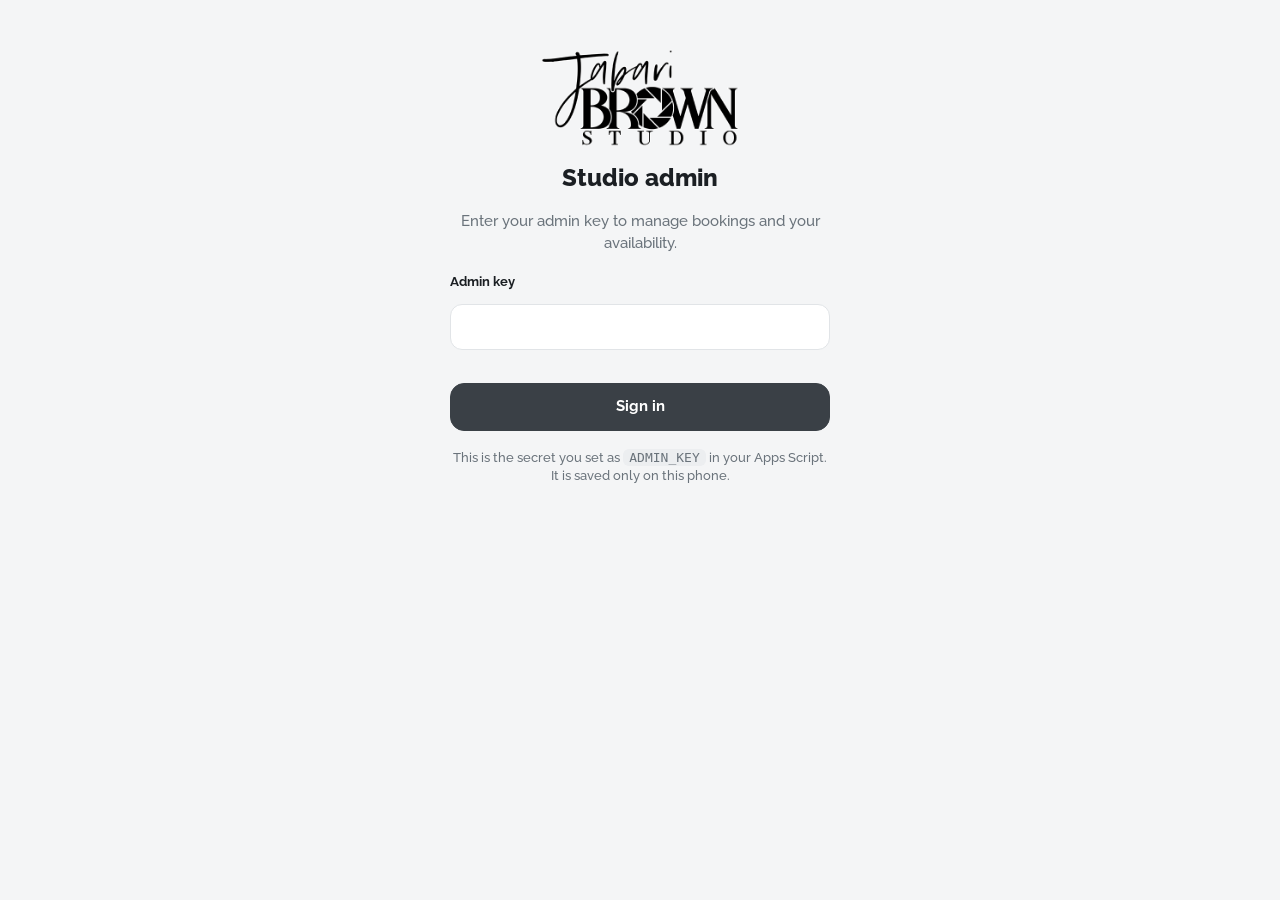
==== admin/index.html @ 1c0caa70 "Add installable admin app and admin API for managing bookings, availability and settings Co-Authored" ====
<!doctype html>
<html lang="en">
<head>
  <meta charset="utf-8">
  <meta name="viewport" content="width=device-width, initial-scale=1, viewport-fit=cover">
  <title>Studio Admin</title>
  <meta name="robots" content="noindex">
  <meta name="theme-color" content="#3a4046">
  <link rel="manifest" href="manifest.webmanifest">
  <link rel="icon" href="icon-192.png">
  <link rel="apple-touch-icon" href="icon-192.png">
  <link rel="preconnect" href="https://fonts.googleapis.com">
  <link rel="preconnect" href="https://fonts.gstatic.com" crossorigin>
  <link href="https://fonts.googleapis.com/css2?family=Raleway:wght@400;500;600;700;800&display=swap" rel="stylesheet">
  <link rel="stylesheet" href="admin.css">
</head>
<body>

<section id="login" class="login" hidden>
  <img class="login-logo" src="../images/logo.png" alt="Jabari Brown Studio">
  <h1>Studio admin</h1>
  <p class="muted">Enter your admin key to manage bookings and your availability.</p>
  <form id="login-form" autocomplete="off">
    <label for="key">Admin key</label>
    <input id="key" type="password" autocomplete="current-password" autocapitalize="none" spellcheck="false" required>
    <p id="login-err" class="err" role="alert"></p>
    <button class="btn primary block" type="submit" id="login-btn">Sign in</button>
  </form>
  <p class="muted small">This is the secret you set as <code>ADMIN_KEY</code> in your Apps Script. It is saved only on this phone.</p>
</section>

<div id="app" hidden>
  <header class="top">
    <img class="logo" src="../images/logo.png" alt="Jabari Brown Studio">
    <div class="top-actions">
      <button class="icon-btn" id="refresh" type="button" aria-label="Refresh"><svg viewBox="0 0 24 24"><path d="M20 12a8 8 0 1 1-2.34-5.66M20 4v5h-5"/></svg></button>
      <button class="icon-btn" id="signout" type="button" aria-label="Sign out"><svg viewBox="0 0 24 24"><path d="M9 4H5v16h4M16 8l4 4-4 4M20 12H9"/></svg></button>
    </div>
  </header>

  <main>
    <section id="tab-bookings">
      <div class="seg" id="filters" role="tablist">
        <button type="button" data-f="upcoming" class="on">Upcoming</button>
        <button type="button" data-f="pending">Pending <span class="badge" id="pend-count" hidden></span></button>
        <button type="button" data-f="past">Past</button>
        <button type="button" data-f="cancelled">Cancelled</button>
      </div>
      <div id="list" class="list"></div>
    </section>

    <section id="tab-hours" hidden>
      <h2>Weekly hours</h2>
      <p class="muted">The times clients can book. Add a second period for a lunch break.</p>
      <div id="week" class="card"></div>
      <button class="btn primary block" id="save-hours" type="button" disabled>Save weekly hours</button>

      <h2>Days off and blocked time</h2>
      <p class="muted">Leave From and To empty to block the whole day.</p>
      <form id="off-form" class="card grid2">
        <label>Date<input type="date" id="off-date" required></label>
        <label>Through <span class="muted">(optional)</span><input type="date" id="off-thru"></label>
        <label>From <span class="muted">(optional)</span><input type="time" id="off-from"></label>
        <label>To <span class="muted">(optional)</span><input type="time" id="off-to"></label>
        <label class="span2">Note <span class="muted">(optional)</span><input type="text" id="off-note" maxlength="100" placeholder="Holiday, wedding, travel"></label>
        <button class="btn block span2" type="submit" id="off-add">Block this time</button>
      </form>
      <ul id="off-list" class="offlist"></ul>
    </section>

    <section id="tab-settings" hidden>
      <h2>Booking settings</h2>
      <form id="set-form" class="card">
        <label>Time between start times (minutes)<input type="number" inputmode="numeric" id="s-interval" min="5" max="240" step="5"></label>
        <p class="hint">30 offers 9:00, 9:30, 10:00.</p>
        <label>Buffer between sessions (minutes)<input type="number" inputmode="numeric" id="s-buffer" min="0" max="480" step="5"></label>
        <p class="hint">Gap kept before and after every booking, for travel or setup.</p>
        <label>Minimum notice (hours)<input type="number" inputmode="numeric" id="s-notice" min="0" max="720"></label>
        <p class="hint">24 means clients can't book anything sooner than a day from now.</p>
        <label>Days clients can book ahead<input type="number" inputmode="numeric" id="s-ahead" min="1" max="365"></label>
        <button class="btn primary block" type="submit" id="save-set">Save settings</button>
      </form>
    </section>
  </main>

  <button class="fab" id="fab" type="button" aria-label="Add a booking"><svg viewBox="0 0 24 24"><path d="M12 5v14M5 12h14"/></svg><span>Add booking</span></button>

  <nav class="tabs" id="tabs">
    <button type="button" data-t="bookings" class="on"><svg viewBox="0 0 24 24"><rect x="3.5" y="5" width="17" height="15" rx="2.5"/><path d="M3.5 10h17M8 3v4M16 3v4"/></svg>Bookings</button>
    <button type="button" data-t="hours"><svg viewBox="0 0 24 24"><circle cx="12" cy="12" r="8.5"/><path d="M12 7v5l3 2"/></svg>Availability</button>
    <button type="button" data-t="settings"><svg viewBox="0 0 24 24"><path d="M4 7h10M18 7h2M4 17h2M10 17h10"/><circle cx="16" cy="7" r="2"/><circle cx="8" cy="17" r="2"/></svg>Settings</button>
  </nav>
</div>

<div id="sheet" class="sheet" hidden>
  <div class="sheet-bg" data-close></div>
  <form class="sheet-card" id="add-form" novalidate>
    <div class="sheet-head"><h2>Add a booking</h2><button type="button" class="icon-btn" data-close aria-label="Close"><svg viewBox="0 0 24 24"><path d="M6 6l12 12M18 6L6 18"/></svg></button></div>
    <div class="grid2">
      <label class="span2">Package<select id="a-pkg"></select></label>
      <label>Date<input type="date" id="a-date" required></label>
      <label>Start time<input type="time" id="a-time" required></label>
      <label>Length (minutes)<input type="number" inputmode="numeric" id="a-dur" min="5" max="720"></label>
      <label>Price<input type="number" inputmode="numeric" id="a-price" min="0"></label>
      <label class="span2">Client name<input type="text" id="a-name" autocomplete="off" required></label>
      <label>Phone<input type="tel" id="a-phone" autocomplete="off"></label>
      <label>Email <span class="muted">(optional)</span><input type="email" id="a-email" autocomplete="off" autocapitalize="none"></label>
      <label class="span2">Location<input type="text" id="a-loc"></label>
      <label class="span2">Notes<textarea id="a-notes" rows="2"></textarea></label>
      <label class="span2">Status<select id="a-status"><option>Confirmed</option><option>Pending</option></select></label>
    </div>
    <label class="check" id="a-notify-row"><input type="checkbox" id="a-notify"> Email the client a confirmation</label>
    <label class="check" id="a-force-row" hidden><input type="checkbox" id="a-force"> Book anyway, even though it overlaps another booking</label>
    <p class="err" id="add-err" role="alert"></p>
    <button class="btn primary block" type="submit" id="add-btn">Add booking</button>
  </form>
</div>

<div id="toast" class="toast" role="status" aria-live="polite"></div>

<script src="../js/config.js"></script>
<script src="admin.js"></script>
</body>
</html>
---- admin/admin.css ----
:root {
  --bg: #f4f5f6; --card: #fff; --ink: #1b1f23; --muted: #6a737b; --line: #e1e4e7;
  --accent: #3a4046; --accent-ink: #fff; --soft: #eceef0;
  --ok: #1f7a46; --ok-bg: #e3f4ea; --warn: #8a5a00; --warn-bg: #fdf0d2; --bad: #b3261e; --bad-bg: #fbe5e3;
  --font: "Raleway", system-ui, -apple-system, "Segoe UI", Roboto, sans-serif;
  --r: 16px;
}
@media (prefers-color-scheme: dark) {
  :root {
    --bg: #101214; --card: #1a1d20; --ink: #eceef0; --muted: #98a1a9; --line: #2b3035;
    --accent: #c5ccd1; --accent-ink: #101214; --soft: #242a2e;
    --ok: #6fd39a; --ok-bg: #16301f; --warn: #f0c466; --warn-bg: #33290f; --bad: #ff8a80; --bad-bg: #3a1a18;
  }
  .logo, .login-logo { filter: invert(1); }
}
* { box-sizing: border-box; -webkit-tap-highlight-color: transparent; }
html { -webkit-text-size-adjust: 100%; }
body { margin: 0; background: var(--bg); color: var(--ink); font: 500 15px/1.45 var(--font); }
[hidden] { display: none !important; }
button, input, select, textarea { font: inherit; color: inherit; }
h1 { font-size: 24px; font-weight: 800; margin: 8px 0; }
h2 { font-size: 17px; font-weight: 800; margin: 26px 0 4px; }
code { background: var(--soft); padding: 1px 6px; border-radius: 6px; font-size: 13px; }
.muted { color: var(--muted); font-weight: 500; }
.small { font-size: 13px; }
.err { color: var(--bad); font-weight: 600; min-height: 1.4em; margin: 6px 0; }
.hint { color: var(--muted); font-size: 13px; margin: -4px 0 12px; }

/* inputs */
label { display: grid; gap: 6px; font-size: 13px; font-weight: 700; margin-bottom: 12px; }
input[type=text], input[type=password], input[type=number], input[type=date], input[type=time], input[type=tel], input[type=email], select, textarea {
  width: 100%; min-height: 46px; padding: 10px 12px; border: 1.5px solid var(--line); border-radius: 12px; background: var(--card); font-size: 16px; font-weight: 500;
}
input:focus-visible, select:focus-visible, textarea:focus-visible, button:focus-visible { outline: 3px solid color-mix(in srgb, var(--accent) 45%, transparent); outline-offset: 2px; }
.check { display: flex; align-items: center; gap: 10px; font-size: 14px; font-weight: 600; margin: 4px 0 8px; min-height: 40px; }
input[type=checkbox] { width: 22px; height: 22px; accent-color: var(--accent); flex: none; }
.grid2 { display: grid; grid-template-columns: 1fr 1fr; gap: 0 12px; }
.span2 { grid-column: 1 / -1; }

/* buttons */
.btn { min-height: 48px; padding: 0 18px; border-radius: 14px; border: 1.5px solid var(--line); background: var(--card); font-weight: 700; cursor: pointer; }
.btn.primary { background: var(--accent); color: var(--accent-ink); border-color: var(--accent); }
.btn.block { width: 100%; }
.btn:disabled { opacity: .45; cursor: default; }
.btn.sm { min-height: 42px; padding: 0 14px; font-size: 14px; }
.btn.ok { background: var(--ok-bg); color: var(--ok); border-color: transparent; }
.btn.bad { background: var(--bad-bg); color: var(--bad); border-color: transparent; }
.icon-btn { width: 44px; height: 44px; border-radius: 50%; border: 0; background: transparent; display: grid; place-items: center; cursor: pointer; }
svg { width: 22px; height: 22px; fill: none; stroke: currentColor; stroke-width: 2; stroke-linecap: round; stroke-linejoin: round; }

/* login */
.login { max-width: 420px; margin: 0 auto; padding: 48px 20px; text-align: center; }
.login form { text-align: left; margin: 18px 0; }
.login-logo { width: 200px; max-width: 70%; height: auto; }

/* layout */
.top { position: sticky; top: 0; z-index: 5; display: flex; align-items: center; justify-content: space-between; padding: calc(8px + env(safe-area-inset-top)) 12px 8px 16px; background: color-mix(in srgb, var(--bg) 92%, transparent); backdrop-filter: blur(10px); border-bottom: 1px solid var(--line); }
.top .logo { height: 40px; width: auto; }
.top-actions { display: flex; }
main { max-width: 640px; margin: 0 auto; padding: 14px 16px calc(150px + env(safe-area-inset-bottom)); }
.card { background: var(--card); border: 1px solid var(--line); border-radius: var(--r); padding: 14px; margin: 12px 0; }
.tabs { position: fixed; left: 0; right: 0; bottom: 0; z-index: 6; display: grid; grid-template-columns: repeat(3, 1fr); background: var(--card); border-top: 1px solid var(--line); padding-bottom: env(safe-area-inset-bottom); }
.tabs button { border: 0; background: none; padding: 10px 4px 9px; display: grid; justify-items: center; gap: 3px; font-size: 12px; font-weight: 700; color: var(--muted); cursor: pointer; min-height: 58px; }
.tabs button.on { color: var(--accent); }
.fab { position: fixed; right: 16px; bottom: calc(76px + env(safe-area-inset-bottom)); z-index: 6; display: flex; align-items: center; gap: 8px; min-height: 52px; padding: 0 20px 0 16px; border: 0; border-radius: 26px; background: var(--accent); color: var(--accent-ink); font-weight: 800; box-shadow: 0 6px 20px rgba(0,0,0,.25); cursor: pointer; }

/* bookings */
.seg { display: flex; gap: 6px; overflow-x: auto; padding-bottom: 4px; scrollbar-width: none; }
.seg::-webkit-scrollbar { display: none; }
.seg button { flex: none; min-height: 42px; padding: 0 16px; border-radius: 21px; border: 1.5px solid var(--line); background: var(--card); font-weight: 700; font-size: 14px; cursor: pointer; }
.seg button.on { background: var(--accent); color: var(--accent-ink); border-color: var(--accent); }
.badge { display: inline-grid; place-items: center; min-width: 20px; height: 20px; padding: 0 6px; margin-left: 4px; border-radius: 10px; background: var(--warn-bg); color: var(--warn); font-size: 12px; font-weight: 800; }
.seg .on .badge { background: var(--accent-ink); color: var(--accent); }
.day-h { margin: 20px 4px 8px; font-size: 13px; font-weight: 800; letter-spacing: .04em; text-transform: uppercase; color: var(--muted); }
.bk { background: var(--card); border: 1px solid var(--line); border-radius: var(--r); margin: 0 0 10px; overflow: hidden; }
.bk-head { display: grid; grid-template-columns: 66px 1fr auto; gap: 12px; align-items: center; width: 100%; padding: 14px; border: 0; background: none; text-align: left; cursor: pointer; min-height: 64px; }
.bk-time { font-weight: 800; font-size: 15px; line-height: 1.2; }
.bk-time small { display: block; font-weight: 500; color: var(--muted); font-size: 12px; }
.bk-name { font-weight: 700; }
.bk-pkg { color: var(--muted); font-size: 13px; }
.pill { font-size: 12px; font-weight: 800; padding: 4px 10px; border-radius: 12px; }
.pill.Confirmed { background: var(--ok-bg); color: var(--ok); }
.pill.Pending { background: var(--warn-bg); color: var(--warn); }
.pill.Cancelled { background: var(--bad-bg); color: var(--bad); }
.bk-body { padding: 0 14px 14px; border-top: 1px solid var(--line); }
.bk-body dl { display: grid; grid-template-columns: 90px 1fr; gap: 6px 10px; margin: 12px 0; font-size: 14px; }
.bk-body dt { color: var(--muted); font-weight: 600; }
.bk-body dd { margin: 0; overflow-wrap: anywhere; }
.bk-body a { color: inherit; }
.acts { display: flex; flex-wrap: wrap; gap: 8px; margin-top: 8px; }
.acts .btn { flex: 1 1 auto; }
.empty { text-align: center; color: var(--muted); padding: 48px 12px; }
.skeleton { height: 66px; border-radius: var(--r); margin-bottom: 10px; background: linear-gradient(90deg, var(--soft), var(--card), var(--soft)); background-size: 200% 100%; animation: sh 1.2s infinite linear; }
@keyframes sh { to { background-position: -200% 0; } }

/* availability */
.arow { display: flex; flex-wrap: wrap; align-items: center; gap: 8px 10px; padding: 10px 0; border-top: 1px solid var(--line); }
.arow:first-child { border-top: 0; }
.aday { display: flex; align-items: center; gap: 10px; width: 100%; font-size: 15px; font-weight: 700; margin: 0; min-height: 40px; }
.awin { display: flex; align-items: center; gap: 6px; width: 100%; }
.awin input { min-height: 44px; padding: 6px 8px; }
.awin .x { flex: none; }
.link-btn { border: 0; background: none; color: var(--accent); font-weight: 700; padding: 8px 0; min-height: 40px; cursor: pointer; }
.x { width: 40px; height: 40px; border-radius: 50%; border: 1.5px solid var(--line); background: var(--card); font-size: 18px; line-height: 1; cursor: pointer; }
.offlist { list-style: none; margin: 0; padding: 0; display: grid; gap: 8px; }
.offlist li { display: flex; align-items: center; justify-content: space-between; gap: 10px; padding: 10px 12px; background: var(--card); border: 1px solid var(--line); border-radius: 14px; font-size: 14px; }
.offlist small { display: block; color: var(--muted); }
#save-hours { margin-top: 12px; }

/* add sheet */
.sheet { position: fixed; inset: 0; z-index: 20; display: flex; align-items: flex-end; justify-content: center; }
.sheet-bg { position: absolute; inset: 0; background: rgba(0,0,0,.5); }
.sheet-card { position: relative; width: 100%; max-width: 560px; max-height: 94vh; overflow-y: auto; background: var(--bg); border-radius: 22px 22px 0 0; padding: 14px 16px calc(20px + env(safe-area-inset-bottom)); animation: up .22s ease-out; }
@keyframes up { from { transform: translateY(40px); opacity: 0; } }
.sheet-head { display: flex; align-items: center; justify-content: space-between; }
.sheet-head h2 { margin: 6px 0; }
@media (min-width: 600px) { .sheet { align-items: center; } .sheet-card { border-radius: 22px; } }

.toast { position: fixed; left: 50%; bottom: calc(150px + env(safe-area-inset-bottom)); transform: translate(-50%, 20px); max-width: calc(100% - 32px); padding: 12px 18px; border-radius: 14px; background: var(--ink); color: var(--bg); font-weight: 700; font-size: 14px; opacity: 0; pointer-events: none; transition: .2s; z-index: 30; }
.toast.show { opacity: 1; transform: translate(-50%, 0); }
.toast.bad { background: var(--bad); color: #fff; }
@media (prefers-reduced-motion: reduce) { * { animation: none !important; transition: none !important; } }

/* fit fixes for phones */
.grid2 > label, .grid2 > button { min-width: 0; }
input[type=date], input[type=time] { min-width: 0; max-width: 100%; -webkit-appearance: none; appearance: none; text-align: left; }
a.btn { display: inline-flex; align-items: center; justify-content: center; text-decoration: none; color: inherit; }
.bk-head { grid-template-columns: 82px 1fr auto; }
.bk-time { white-space: nowrap; }
.seg button { padding: 0 13px; font-size: 13.5px; }
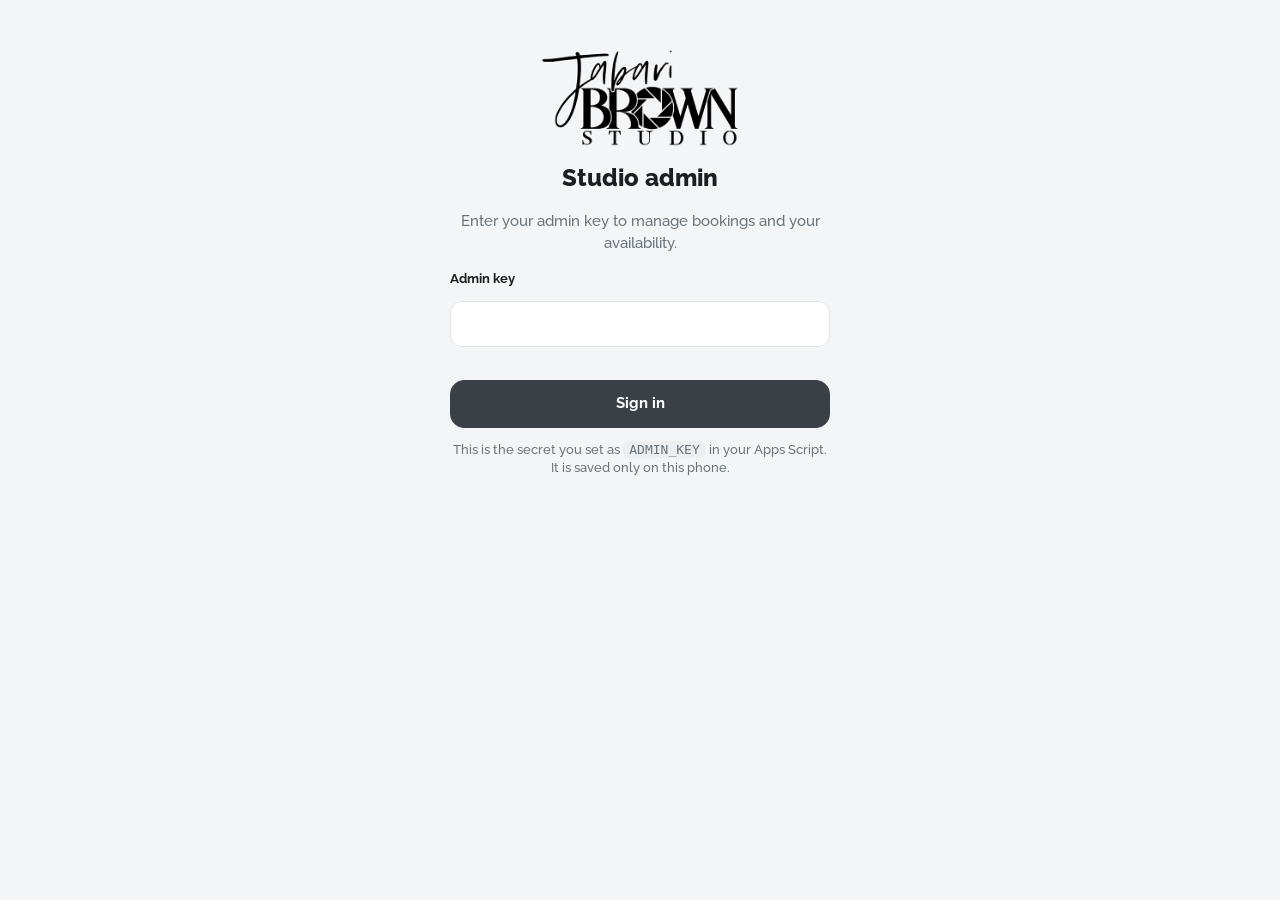
==== commit 599310e7: "Cloudflare Worker sign-in: username/password accounts, roles, recovery, lockout, idle timeout Co-Aut" ====
--- a/admin/index.html
+++ b/admin/index.html
@@ -19,20 +19,63 @@
 <section id="login" class="login" hidden>
   <img class="login-logo" src="../images/logo.png" alt="Jabari Brown Studio">
   <h1>Studio admin</h1>
-  <p class="muted">Enter your admin key to manage bookings and your availability.</p>
+  <p class="muted" id="login-lead">Enter your admin key to manage bookings and your availability.</p>
+  <p class="notice" id="login-note" role="status" hidden></p>
   <form id="login-form" autocomplete="off">
     <label for="key">Admin key</label>
     <input id="key" type="password" autocomplete="current-password" autocapitalize="none" spellcheck="false" required>
     <p id="login-err" class="err" role="alert"></p>
     <button class="btn primary block" type="submit" id="login-btn">Sign in</button>
   </form>
-  <p class="muted small">This is the secret you set as <code>ADMIN_KEY</code> in your Apps Script. It is saved only on this phone.</p>
+  <form id="pw-form" hidden>
+    <label for="u">Username or email</label>
+    <input id="u" type="text" autocomplete="username" autocapitalize="none" spellcheck="false" required>
+    <label for="p">Password</label>
+    <input id="p" type="password" autocomplete="current-password" required>
+    <p id="pw-err" class="err" role="alert"></p>
+    <button class="btn primary block" type="submit" id="pw-btn">Sign in</button>
+    <button type="button" class="link-btn" id="to-recover">Forgot your password?</button>
+  </form>
+
+  <form id="setup-form" hidden>
+    <label for="s-code">Setup code</label>
+    <input id="s-code" type="password" autocomplete="off" autocapitalize="none" spellcheck="false" required>
+    <label for="s-name">Your name</label>
+    <input id="s-name" type="text" autocomplete="name" required>
+    <label for="s-user">Username</label>
+    <input id="s-user" type="text" autocomplete="username" autocapitalize="none" spellcheck="false" placeholder="letters, numbers, . _ -" required>
+    <label for="s-email">Email <span class="muted">(optional)</span></label>
+    <input id="s-email" type="email" autocomplete="email" autocapitalize="none">
+    <label for="s-pw">Password</label>
+    <input id="s-pw" type="password" autocomplete="new-password" required>
+    <label for="s-pw2">Repeat password</label>
+    <input id="s-pw2" type="password" autocomplete="new-password" required>
+    <p id="setup-err" class="err" role="alert"></p>
+    <button class="btn primary block" type="submit" id="setup-btn">Create owner account</button>
+  </form>
+
+  <form id="recover-form" hidden>
+    <label for="r-user">Username</label>
+    <input id="r-user" type="text" autocomplete="username" autocapitalize="none" spellcheck="false" required>
+    <label for="r-code">Recovery code</label>
+    <input id="r-code" type="text" autocomplete="off" autocapitalize="characters" spellcheck="false" placeholder="ABCD-EFGH-JKMN" required>
+    <label for="r-pw">New password</label>
+    <input id="r-pw" type="password" autocomplete="new-password" required>
+    <label for="r-pw2">Repeat new password</label>
+    <input id="r-pw2" type="password" autocomplete="new-password" required>
+    <p id="recover-err" class="err" role="alert"></p>
+    <button class="btn primary block" type="submit" id="recover-btn">Reset password</button>
+    <button type="button" class="link-btn" id="to-signin">Back to sign in</button>
+  </form>
+  <p class="muted small" id="login-foot">This is the secret you set as <code>ADMIN_KEY</code> in your Apps Script. It is saved only on this phone.</p>
 </section>
 
 <div id="app" hidden>
   <header class="top">
     <img class="logo" src="../images/logo.png" alt="Jabari Brown Studio">
     <div class="top-actions">
+      <span class="who" id="who"></span>
+      <button class="icon-btn" id="chpw" type="button" aria-label="Change password" hidden><svg viewBox="0 0 24 24"><circle cx="8" cy="15" r="3.5"/><path d="M10.5 12.5L19 4M16 7l2.5 2.5M13.5 9.5L16 12"/></svg></button>
       <button class="icon-btn" id="refresh" type="button" aria-label="Refresh"><svg viewBox="0 0 24 24"><path d="M20 12a8 8 0 1 1-2.34-5.66M20 4v5h-5"/></svg></button>
       <button class="icon-btn" id="signout" type="button" aria-label="Sign out"><svg viewBox="0 0 24 24"><path d="M9 4H5v16h4M16 8l4 4-4 4M20 12H9"/></svg></button>
     </div>
@@ -50,11 +93,13 @@
     </section>
 
     <section id="tab-hours" hidden>
+      <div class="cols"><div>
       <h2>Weekly hours</h2>
       <p class="muted">The times clients can book. Add a second period for a lunch break.</p>
       <div id="week" class="card"></div>
       <button class="btn primary block" id="save-hours" type="button" disabled>Save weekly hours</button>
 
+      </div><div>
       <h2>Days off and blocked time</h2>
       <p class="muted">Leave From and To empty to block the whole day.</p>
       <form id="off-form" class="card grid2">
@@ -66,6 +111,7 @@
         <button class="btn block span2" type="submit" id="off-add">Block this time</button>
       </form>
       <ul id="off-list" class="offlist"></ul>
+      </div></div>
     </section>
 
     <section id="tab-settings" hidden>
@@ -81,14 +127,33 @@
         <button class="btn primary block" type="submit" id="save-set">Save settings</button>
       </form>
     </section>
+
+    <section id="tab-team" hidden>
+      <h2>Team</h2>
+      <p class="muted">People who can sign in to this app. <b>Staff</b> can see, confirm, cancel and add bookings. <b>Managers</b> can also change your availability and settings. Only you can manage the team.</p>
+      <div id="team-list"></div>
+      <h2>Add someone</h2>
+      <form id="team-form" class="card">
+        <label>Name<input type="text" id="t-name" maxlength="60" autocomplete="off" required></label>
+        <div class="w-only" hidden>
+          <label>Username<input type="text" id="t-user" maxlength="30" autocomplete="off" autocapitalize="none" spellcheck="false" placeholder="letters, numbers, . _ -"></label>
+          <label>Email <span class="muted">(optional)</span><input type="email" id="t-email" autocomplete="off" autocapitalize="none"></label>
+          <label>Temporary password <span class="muted">(they choose their own at first sign-in)</span><input type="text" id="t-pw" autocomplete="off" autocapitalize="none" spellcheck="false" placeholder="Leave empty to generate one"></label>
+        </div>
+        <label>Role<select id="t-role"><option value="Staff">Staff</option><option value="Manager">Manager</option></select></label>
+        <p class="err" id="team-err" role="alert"></p>
+        <button class="btn primary block" type="submit" id="team-add">Create sign-in key</button>
+      </form>
+    </section>
   </main>
 
   <button class="fab" id="fab" type="button" aria-label="Add a booking"><svg viewBox="0 0 24 24"><path d="M12 5v14M5 12h14"/></svg><span>Add booking</span></button>
 
   <nav class="tabs" id="tabs">
     <button type="button" data-t="bookings" class="on"><svg viewBox="0 0 24 24"><rect x="3.5" y="5" width="17" height="15" rx="2.5"/><path d="M3.5 10h17M8 3v4M16 3v4"/></svg>Bookings</button>
-    <button type="button" data-t="hours"><svg viewBox="0 0 24 24"><circle cx="12" cy="12" r="8.5"/><path d="M12 7v5l3 2"/></svg>Availability</button>
-    <button type="button" data-t="settings"><svg viewBox="0 0 24 24"><path d="M4 7h10M18 7h2M4 17h2M10 17h10"/><circle cx="16" cy="7" r="2"/><circle cx="8" cy="17" r="2"/></svg>Settings</button>
+    <button type="button" data-t="hours" id="tab-hours-btn"><svg viewBox="0 0 24 24"><circle cx="12" cy="12" r="8.5"/><path d="M12 7v5l3 2"/></svg>Availability</button>
+    <button type="button" data-t="team" id="tab-team-btn" hidden><svg viewBox="0 0 24 24"><circle cx="9" cy="8" r="3.2"/><path d="M3 20c0-3.3 2.7-5.5 6-5.5s6 2.2 6 5.5M16 5.2a3.2 3.2 0 0 1 0 5.6M18 14.8c1.8.7 3 2.4 3 5.2"/></svg>Team</button>
+    <button type="button" data-t="settings" id="tab-settings-btn"><svg viewBox="0 0 24 24"><path d="M4 7h10M18 7h2M4 17h2M10 17h10"/><circle cx="16" cy="7" r="2"/><circle cx="8" cy="17" r="2"/></svg>Settings</button>
   </nav>
 </div>
 
@@ -116,6 +181,31 @@
   </form>
 </div>
 
+<div id="keybox" class="sheet" hidden>
+  <div class="sheet-bg" data-closekey></div>
+  <div class="sheet-card">
+    <div class="sheet-head"><h2 id="key-title">Sign-in key</h2><button type="button" class="icon-btn" data-closekey aria-label="Close"><svg viewBox="0 0 24 24"><path d="M6 6l12 12M18 6L6 18"/></svg></button></div>
+    <p class="muted" id="key-lead"></p>
+    <div class="keyshow" id="key-val"></div>
+    <div class="acts"><button type="button" class="btn primary" id="copy-key">Copy</button><button type="button" class="btn" id="copy-invite">Copy invitation message</button></div>
+    <button type="button" class="btn block" style="margin-top:14px" data-closekey>Done</button>
+  </div>
+</div>
+
+<div id="pwbox" class="sheet" hidden>
+  <div class="sheet-bg" data-closepw></div>
+  <form class="sheet-card" id="pw-box-form">
+    <div class="sheet-head"><h2>Change password</h2><button type="button" class="icon-btn" data-closepw id="pw-x" aria-label="Close"><svg viewBox="0 0 24 24"><path d="M6 6l12 12M18 6L6 18"/></svg></button></div>
+    <p class="muted" id="pw-lead">Use at least 10 characters. A few random words with a number works well.</p>
+    <label>Current password<input type="password" id="pw-cur" autocomplete="current-password" required></label>
+    <label>New password<input type="password" id="pw-new" autocomplete="new-password" required></label>
+    <label>Repeat new password<input type="password" id="pw-new2" autocomplete="new-password" required></label>
+    <p class="err" id="pw-box-err" role="alert"></p>
+    <button class="btn primary block" type="submit" id="pw-box-btn">Save new password</button>
+    <button type="button" class="link-btn" id="pw-signout" hidden>Sign out instead</button>
+  </form>
+</div>
+
 <div id="toast" class="toast" role="status" aria-live="polite"></div>
 
 <script src="../js/config.js"></script>
--- a/admin/admin.css
+++ b/admin/admin.css
@@ -59,7 +59,7 @@
 .top-actions { display: flex; }
 main { max-width: 640px; margin: 0 auto; padding: 14px 16px calc(150px + env(safe-area-inset-bottom)); }
 .card { background: var(--card); border: 1px solid var(--line); border-radius: var(--r); padding: 14px; margin: 12px 0; }
-.tabs { position: fixed; left: 0; right: 0; bottom: 0; z-index: 6; display: grid; grid-template-columns: repeat(3, 1fr); background: var(--card); border-top: 1px solid var(--line); padding-bottom: env(safe-area-inset-bottom); }
+.tabs { position: fixed; left: 0; right: 0; bottom: 0; z-index: 6; display: grid; grid-auto-flow: column; grid-auto-columns: 1fr; background: var(--card); border-top: 1px solid var(--line); padding-bottom: env(safe-area-inset-bottom); }
 .tabs button { border: 0; background: none; padding: 10px 4px 9px; display: grid; justify-items: center; gap: 3px; font-size: 12px; font-weight: 700; color: var(--muted); cursor: pointer; min-height: 58px; }
 .tabs button.on { color: var(--accent); }
 .fab { position: fixed; right: 16px; bottom: calc(76px + env(safe-area-inset-bottom)); z-index: 6; display: flex; align-items: center; gap: 8px; min-height: 52px; padding: 0 20px 0 16px; border: 0; border-radius: 26px; background: var(--accent); color: var(--accent-ink); font-weight: 800; box-shadow: 0 6px 20px rgba(0,0,0,.25); cursor: pointer; }
@@ -128,3 +128,47 @@
 .bk-head { grid-template-columns: 82px 1fr auto; }
 .bk-time { white-space: nowrap; }
 .seg button { padding: 0 13px; font-size: 13.5px; }
+
+/* desktop: sidebar navigation and wider content */
+.cols { display: block; }
+@media (hover: hover) {
+  .btn:hover:not(:disabled), .seg button:hover, .x:hover, .icon-btn:hover, .tabs button:hover { background: var(--soft); }
+  .btn.primary:hover:not(:disabled), .seg button.on:hover { background: var(--accent); filter: brightness(1.12); }
+  .bk-head:hover { background: color-mix(in srgb, var(--soft) 60%, transparent); }
+}
+@media (min-width: 960px) {
+  #app { padding-left: 232px; }
+  .tabs { top: 0; right: auto; width: 232px; grid-auto-flow: row; grid-auto-columns: auto; grid-template-columns: 1fr; grid-auto-rows: min-content; align-content: start; gap: 4px; padding: 88px 14px 14px; border-top: 0; border-right: 1px solid var(--line); }
+  .tabs button { grid-auto-flow: column; justify-content: start; justify-items: start; align-items: center; gap: 12px; min-height: 50px; padding: 0 16px; border-radius: 14px; font-size: 15px; }
+  .tabs button.on { background: var(--soft); }
+  .top { position: fixed; top: 0; left: 0; width: 232px; z-index: 7; background: var(--card); border-bottom: 0; padding: 18px 14px 6px 22px; backdrop-filter: none; }
+  .top .logo { height: 52px; }
+  .top-actions { position: fixed; top: 14px; right: 22px; }
+  main { max-width: 1040px; padding: 28px 32px 80px; }
+  .cols { display: grid; grid-template-columns: 1.15fr 1fr; gap: 36px; align-items: start; }
+  .cols h2:first-child { margin-top: 0; }
+  #tab-settings .card { max-width: 520px; }
+  #list { max-width: 820px; }
+  .fab { right: 32px; bottom: 28px; }
+  .toast { bottom: 28px; left: calc(50% + 116px); }
+  .bk-body dl { grid-template-columns: 110px 1fr; }
+  .bk-body .acts .btn { flex: 0 1 auto; min-width: 140px; }
+}
+
+/* staff and roles */
+.who { align-self: center; max-width: 140px; overflow: hidden; text-overflow: ellipsis; white-space: nowrap; font-size: 12px; font-weight: 700; color: var(--muted); margin-right: 4px; }
+.member { background: var(--card); border: 1px solid var(--line); border-radius: var(--r); padding: 14px; margin: 10px 0; }
+.member-top { display: flex; align-items: center; justify-content: space-between; gap: 10px; }
+.member-name { font-weight: 800; }
+.member small { display: block; color: var(--muted); font-weight: 500; }
+.pill.Staff, .pill.Manager, .pill.Owner { background: var(--soft); color: var(--ink); }
+.pill.Locked { background: var(--bad-bg); color: var(--bad); }
+.member .acts { margin-top: 12px; }
+.keyshow { margin: 14px 0; padding: 16px; border-radius: 14px; background: var(--card); border: 2px dashed var(--accent); font: 700 20px/1.3 ui-monospace, SFMono-Regular, Menlo, Consolas, monospace; letter-spacing: .04em; text-align: center; overflow-wrap: anywhere; user-select: all; }
+
+/* worker sign-in */
+.login form { margin: 14px 0 6px; }
+.login .link-btn { display: block; margin: 8px auto 0; }
+.notice { background: var(--warn-bg); color: var(--warn); border-radius: 12px; padding: 10px 14px; font-weight: 600; font-size: 14px; }
+.keyshow { white-space: pre-line; }
+.w-only[hidden] { display: none; }
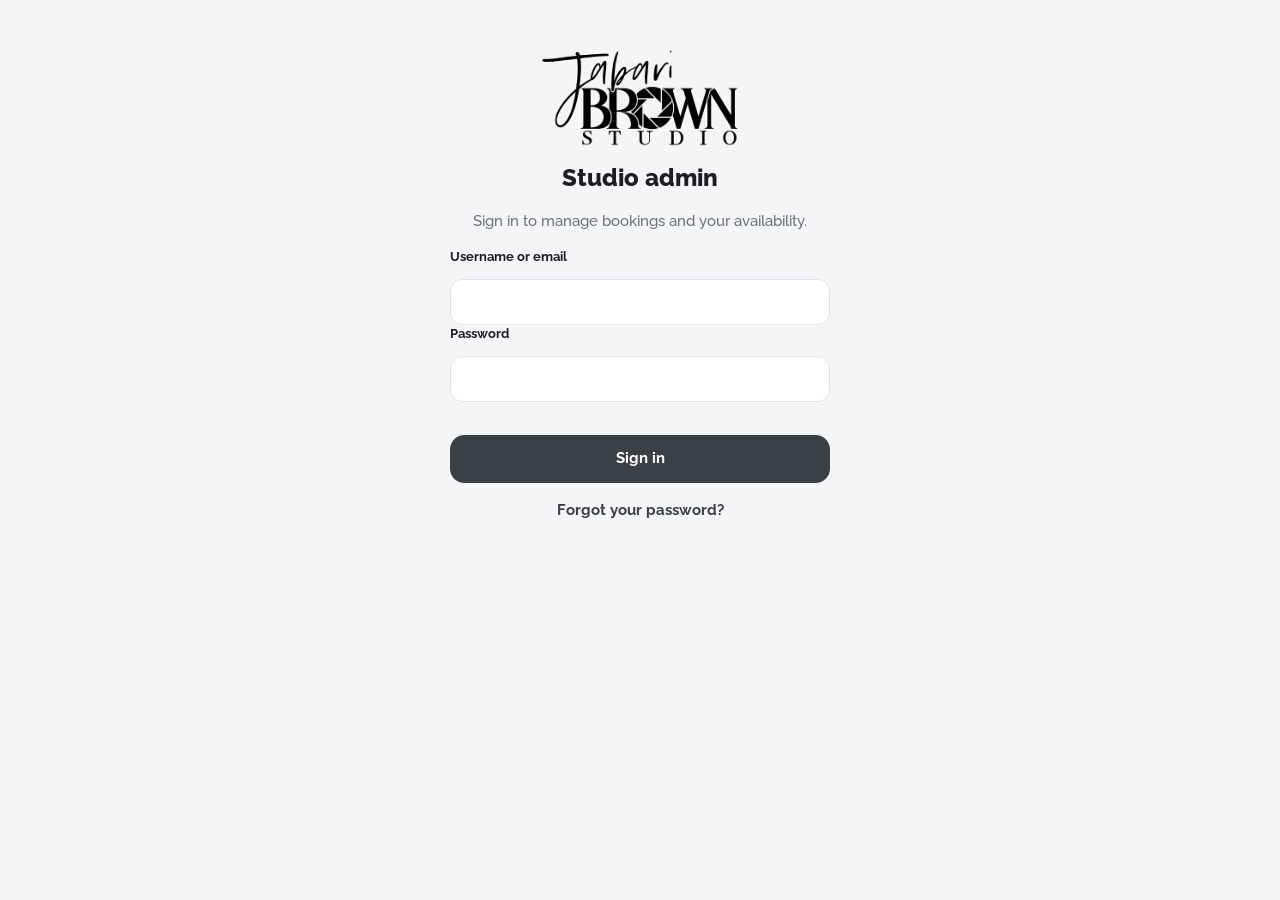
==== commit 87c7bb87: "Desktop admin: accounting, invoices, estimates, reminders, confirm/cancel dialogs, notifications; An" ====
--- a/admin/index.html
+++ b/admin/index.html
@@ -75,6 +75,8 @@
     <img class="logo" src="../images/logo.png" alt="Jabari Brown Studio">
     <div class="top-actions">
       <span class="who" id="who"></span>
+      <button class="icon-btn" id="notif" type="button" aria-label="Turn on desktop notifications" hidden><svg viewBox="0 0 24 24"><path d="M6 17V11a6 6 0 0 1 12 0v6l1.5 2h-15zM10 21h4"/></svg></button>
+      <button class="icon-btn" id="chun" type="button" aria-label="Change username" hidden><svg viewBox="0 0 24 24"><circle cx="12" cy="8" r="3.5"/><path d="M5 20c0-3.5 3-5.5 7-5.5s7 2 7 5.5"/></svg></button>
       <button class="icon-btn" id="chpw" type="button" aria-label="Change password" hidden><svg viewBox="0 0 24 24"><circle cx="8" cy="15" r="3.5"/><path d="M10.5 12.5L19 4M16 7l2.5 2.5M13.5 9.5L16 12"/></svg></button>
       <button class="icon-btn" id="refresh" type="button" aria-label="Refresh"><svg viewBox="0 0 24 24"><path d="M20 12a8 8 0 1 1-2.34-5.66M20 4v5h-5"/></svg></button>
       <button class="icon-btn" id="signout" type="button" aria-label="Sign out"><svg viewBox="0 0 24 24"><path d="M9 4H5v16h4M16 8l4 4-4 4M20 12H9"/></svg></button>
@@ -83,6 +85,7 @@
 
   <main>
     <section id="tab-bookings">
+      <div class="stats" id="bk-stats"></div>
       <div class="seg" id="filters" role="tablist">
         <button type="button" data-f="upcoming" class="on">Upcoming</button>
         <button type="button" data-f="pending">Pending <span class="badge" id="pend-count" hidden></span></button>
@@ -90,6 +93,11 @@
         <button type="button" data-f="cancelled">Cancelled</button>
       </div>
       <div id="list" class="list"></div>
+    </section>
+
+    <section id="tab-money" hidden>
+      <h2 style="margin-top:0">Accounting</h2>
+      <div id="money-root"></div>
     </section>
 
     <section id="tab-hours" hidden>
@@ -151,6 +159,7 @@
 
   <nav class="tabs" id="tabs">
     <button type="button" data-t="bookings" class="on"><svg viewBox="0 0 24 24"><rect x="3.5" y="5" width="17" height="15" rx="2.5"/><path d="M3.5 10h17M8 3v4M16 3v4"/></svg>Bookings</button>
+    <button type="button" data-t="money" id="tab-money-btn" hidden><svg viewBox="0 0 24 24"><rect x="3" y="6" width="18" height="12" rx="2.5"/><circle cx="12" cy="12" r="2.6"/><path d="M6.5 9.5v.01M17.5 14.5v.01"/></svg>Accounting</button>
     <button type="button" data-t="hours" id="tab-hours-btn"><svg viewBox="0 0 24 24"><circle cx="12" cy="12" r="8.5"/><path d="M12 7v5l3 2"/></svg>Availability</button>
     <button type="button" data-t="team" id="tab-team-btn" hidden><svg viewBox="0 0 24 24"><circle cx="9" cy="8" r="3.2"/><path d="M3 20c0-3.3 2.7-5.5 6-5.5s6 2.2 6 5.5M16 5.2a3.2 3.2 0 0 1 0 5.6M18 14.8c1.8.7 3 2.4 3 5.2"/></svg>Team</button>
     <button type="button" data-t="settings" id="tab-settings-btn"><svg viewBox="0 0 24 24"><path d="M4 7h10M18 7h2M4 17h2M10 17h10"/><circle cx="16" cy="7" r="2"/><circle cx="8" cy="17" r="2"/></svg>Settings</button>
@@ -209,6 +218,7 @@
 <div id="toast" class="toast" role="status" aria-live="polite"></div>
 
 <script src="../js/config.js"></script>
+<script src="money.js"></script>
 <script src="admin.js"></script>
 </body>
 </html>
--- a/admin/admin.css
+++ b/admin/admin.css
@@ -172,3 +172,42 @@
 .notice { background: var(--warn-bg); color: var(--warn); border-radius: 12px; padding: 10px 14px; font-weight: 600; font-size: 14px; }
 .keyshow { white-space: pre-line; }
 .w-only[hidden] { display: none; }
+
+/* accounting, stats and dialogs */
+.stats { display: grid; grid-template-columns: repeat(auto-fit, minmax(130px, 1fr)); gap: 10px; margin: 0 0 14px; }
+.stat { background: var(--card); border: 1px solid var(--line); border-radius: var(--r); padding: 12px 14px; }
+.stat small { display: block; color: var(--muted); font-weight: 600; font-size: 12px; }
+.stat b { font-size: 20px; font-weight: 800; }
+.stat.bad b, .bad-t { color: var(--bad); }
+.bars { display: flex; align-items: flex-end; gap: 6px; height: 90px; }
+.bar { flex: 1; height: 100%; display: flex; flex-direction: column; justify-content: flex-end; align-items: center; gap: 4px; font-size: 11px; color: var(--muted); }
+.bar i { display: block; width: 100%; min-height: 2px; background: var(--accent); border-radius: 4px 4px 0 0; opacity: .85; }
+.yr { margin: 10px 0 0; max-width: 140px; }
+.seg.sub { margin-top: 8px; }
+#money-root .seg { margin: 12px 0 8px; }
+.invrow { display: flex; align-items: center; justify-content: space-between; gap: 12px; width: 100%; text-align: left; padding: 12px 14px; margin: 0 0 8px; background: var(--card); border: 1px solid var(--line); border-radius: var(--r); cursor: pointer; }
+.invrow.static { cursor: default; }
+.invrow small { display: block; color: var(--muted); font-weight: 500; }
+.invrow .r { text-align: right; display: grid; gap: 4px; justify-items: end; }
+.pill[class*="st-"] { background: var(--soft); color: var(--ink); }
+.pill.st-Paid, .pill.st-Accepted { background: var(--ok-bg); color: var(--ok); }
+.pill.st-Partial, .pill.st-Sent { background: var(--warn-bg); color: var(--warn); }
+.pill.st-Void, .pill.st-Declined { background: var(--bad-bg); color: var(--bad); }
+.sheet-card.wide { max-width: 720px; }
+.sheet.dyn .sheet-card { background: var(--bg); }
+.lbl { display: block; font-size: 13px; margin: 12px 0 6px; }
+.lines { display: grid; gap: 8px; margin-bottom: 8px; }
+.lrow { display: grid; grid-template-columns: 1fr 70px 100px 40px; gap: 6px; }
+.lrow input { min-height: 42px; padding: 6px 10px; border: 1.5px solid var(--line); border-radius: 10px; background: var(--card); font-size: 15px; width: 100%; min-width: 0; }
+.lrow .l-desc { grid-column: 1 / -1; font-size: 13px; }
+.li { display: flex; justify-content: space-between; gap: 10px; padding: 7px 0; border-top: 1px solid var(--line); }
+.li:first-child { border-top: 0; }
+.li small { display: block; color: var(--muted); font-weight: 500; }
+.li.sub { color: var(--muted); font-size: 14px; }
+.li.pay { align-items: center; flex-wrap: wrap; }
+.totalbox { margin: 10px 0; padding: 10px 12px; background: var(--card); border: 1px solid var(--line); border-radius: 12px; font-size: 14px; }
+.taxpick { margin: 4px 0 8px; }
+.acts select { flex: 1 1 220px; min-height: 46px; }
+.stack { display: grid; gap: 10px; margin-top: 8px; }
+#bk-stats { max-width: 820px; }
+.older { margin: 8px 0; }
